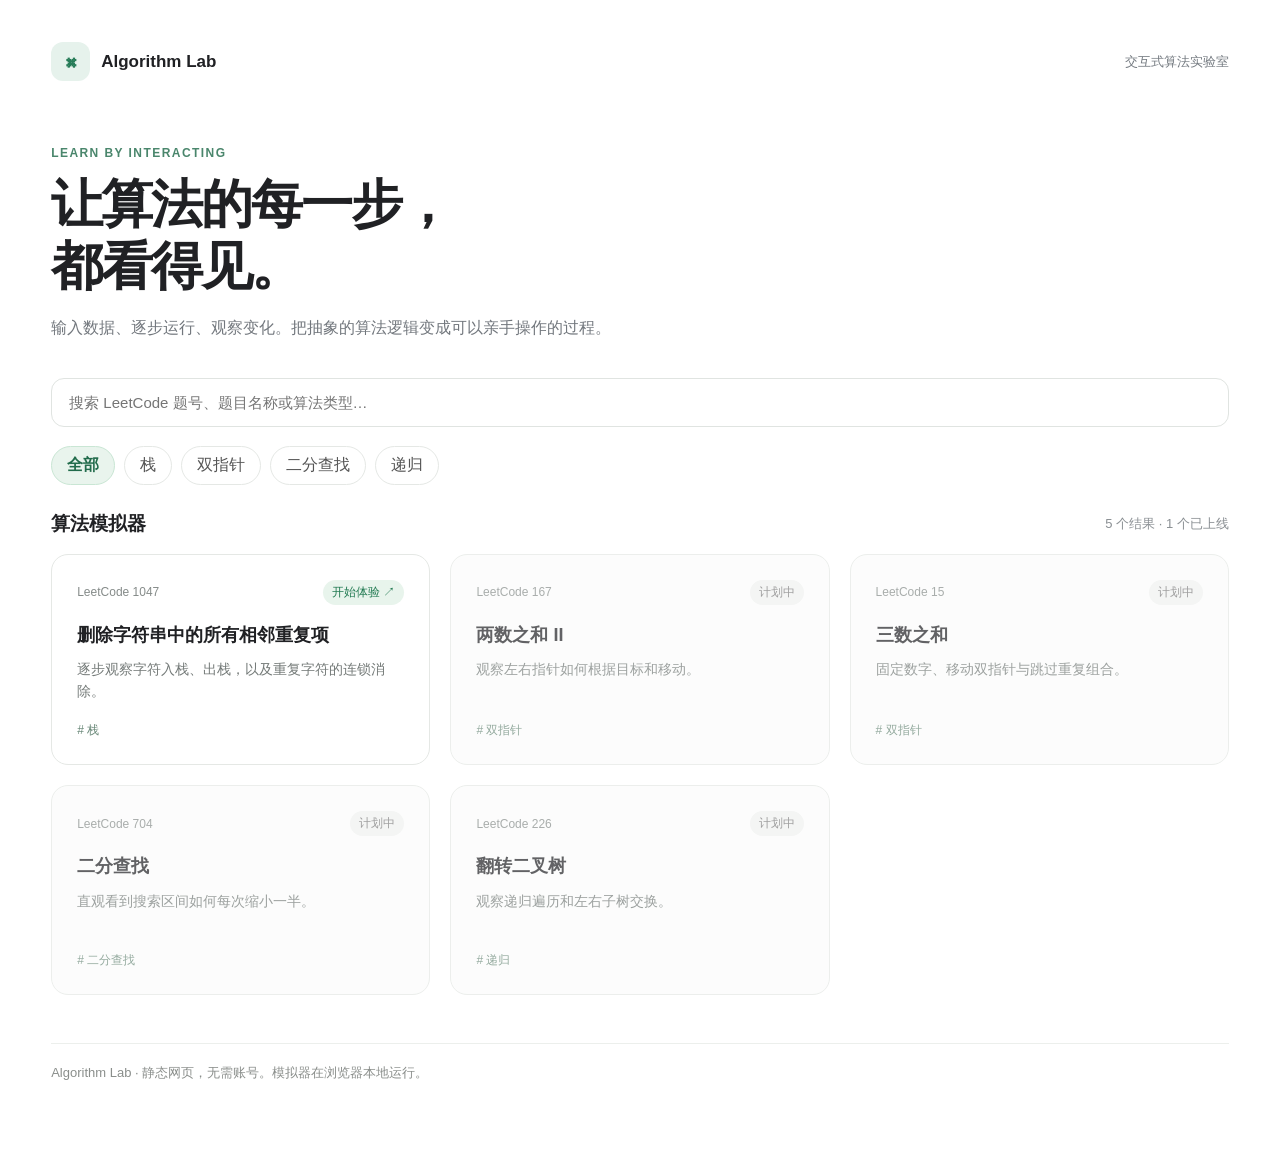
==== index.html @ 0f897f72 "Add files via upload" ====
<!doctype html>
<html lang="zh-CN"><head><meta charset="utf-8"><meta name="viewport" content="width=device-width,initial-scale=1"><meta name="color-scheme" content="light"><title>Algorithm Lab · 交互式算法实验室</title><style>
:root{font-family:system-ui,-apple-system,"Microsoft YaHei",sans-serif;color:#202124;background:#fff}*{box-sizing:border-box}body{margin:0}.wrap{max-width:1080px;margin:auto;padding:42px 22px 90px}header{display:flex;align-items:center;justify-content:space-between;gap:12px}.brand{display:flex;align-items:center;gap:11px;font-size:17px;font-weight:750}.logo{background:#e6f2ec;color:#277c58;border-radius:12px;width:39px;height:39px;display:grid;place-items:center;font-size:21px}.muted{color:#747a80}.eyebrow{font-size:12px;color:#4a866c;letter-spacing:.12em;font-weight:700;margin-top:65px}.hero h1{font-size:clamp(32px,5vw,52px);line-height:1.2;letter-spacing:-.04em;margin:13px 0 14px}.hero p{font-size:16px;color:#72777d;line-height:1.8;max-width:650px}.bar{display:flex;gap:12px;margin-top:35px}.search{width:100%;font:inherit;border:1px solid #e0e4e1;border-radius:13px;padding:15px 17px;outline:none;background:#fff}.search:focus{border-color:#76b59a;box-shadow:0 0 0 3px #e6f3ec}.filters{display:flex;flex-wrap:wrap;gap:9px;margin:19px 0 26px}.filter{border:1px solid #e5e8e5;background:#fff;border-radius:30px;padding:8px 15px;cursor:pointer;font:inherit;color:#555}.filter[aria-pressed=true]{background:#e9f4ed;border-color:#c9e6d4;color:#216b4b;font-weight:700}.topline{display:flex;justify-content:space-between;align-items:center;margin:25px 0 17px}.topline h2{font-size:19px;margin:0}.count{font-size:13px;color:#8a8f93}.grid{display:grid;grid-template-columns:repeat(3,minmax(0,1fr));gap:15px}.card{border:1px solid #e5e8e5;border-radius:17px;padding:22px;background:#fff;min-height:205px;display:flex;flex-direction:column;gap:10px;text-decoration:none;color:inherit;transition:border-color .2s,transform .2s,box-shadow .2s}.card.available:hover{transform:translateY(-3px);border-color:#8bc3a7;box-shadow:0 8px 26px #203d3010}.card.disabled{background:#fbfcfb;opacity:.7;cursor:default}.card-top{display:flex;justify-content:space-between;align-items:center}.number{font-size:12px;color:#858b89}.status{font-size:12px;color:#227a52;background:#e8f4ec;padding:4px 9px;border-radius:20px}.status.soon{color:#777;background:#f0f1f0}.card h3{font-size:17px;line-height:1.45;margin:7px 0 0}.card p{font-size:13px;color:#747a78;line-height:1.6;margin:0}.tag{font-size:12px;color:#688777;margin-top:auto;padding-top:10px}.empty{padding:60px 12px;text-align:center;color:#888;border:1px dashed #e3e6e3;border-radius:14px}.footer{margin-top:48px;border-top:1px solid #ecefec;padding-top:20px;color:#8a8e8b;font-size:13px}@media(max-width:820px){.grid{grid-template-columns:repeat(2,minmax(0,1fr))}}@media(max-width:560px){.wrap{padding:24px 16px 55px}.eyebrow{margin-top:43px}.grid{grid-template-columns:1fr}.card{min-height:170px}.hero p{font-size:14px}}
</style><link rel="stylesheet" href="./assets/theme.css"><style>
.wrap{max-width:1440px;padding-left:clamp(22px,4vw,68px);padding-right:clamp(22px,4vw,68px)}.hero p{max-width:760px}.grid{gap:20px}.card{min-height:210px;padding:25px}.card h3{font-size:18px}.card p{font-size:14px}.search{font-size:15px}@media(max-width:900px){.grid{grid-template-columns:repeat(2,minmax(0,1fr))}}@media(max-width:600px){.grid{grid-template-columns:1fr}.wrap{padding:24px 17px 56px}}
</style></head><body><main class="wrap"><header><div class="brand"><span class="logo">⌘</span><span>Algorithm Lab</span></div><span class="muted" style="font-size:13px">交互式算法实验室</span></header><section class="hero"><div class="eyebrow">LEARN BY INTERACTING</div><h1>让算法的每一步，<br>都看得见。</h1><p>输入数据、逐步运行、观察变化。把抽象的算法逻辑变成可以亲手操作的过程。</p></section><div class="bar"><input class="search" id="search" placeholder="搜索 LeetCode 题号、题目名称或算法类型…" aria-label="搜索模拟器"></div><nav class="filters" id="filters" aria-label="按算法分类"></nav><div class="topline"><h2>算法模拟器</h2><span class="count" id="count"></span></div><section class="grid" id="cards" aria-live="polite"></section><footer class="footer">Algorithm Lab · 静态网页，无需账号。模拟器在浏览器本地运行。</footer></main><script>
const catalog=[{id:'1047',title:'删除字符串中的所有相邻重复项',category:'栈',description:'逐步观察字符入栈、出栈，以及重复字符的连锁消除。',url:'./simulators/lc1047/index.html',ready:true},{id:'167',title:'两数之和 II',category:'双指针',description:'观察左右指针如何根据目标和移动。',ready:false},{id:'15',title:'三数之和',category:'双指针',description:'固定数字、移动双指针与跳过重复组合。',ready:false},{id:'704',title:'二分查找',category:'二分查找',description:'直观看到搜索区间如何每次缩小一半。',ready:false},{id:'226',title:'翻转二叉树',category:'递归',description:'观察递归遍历和左右子树交换。',ready:false}];
let active='全部';const $=id=>document.getElementById(id);const categories=['全部',...new Set(catalog.map(x=>x.category))];const filters=$('filters');categories.forEach(c=>{const b=document.createElement('button');b.className='filter';b.textContent=c;b.type='button';b.setAttribute('aria-pressed',String(c===active));b.onclick=()=>{active=c;filters.querySelectorAll('button').forEach(x=>x.setAttribute('aria-pressed',String(x.textContent===c)));render()};filters.append(b)});
function render(){const q=$('search').value.trim().toLowerCase();const items=catalog.filter(x=>(active==='全部'||x.category===active)&&[x.id,x.title,x.category,x.description].some(t=>t.toLowerCase().includes(q)));$('count').textContent=`${items.length} 个结果 · ${catalog.filter(x=>x.ready).length} 个已上线`;const cards=$('cards');cards.replaceChildren();if(!items.length){const d=document.createElement('div');d.className='empty';d.textContent='没有找到匹配的模拟器，试试其他关键词。';cards.append(d);return}items.forEach(x=>{const a=document.createElement(x.ready?'a':'article');a.className='card '+(x.ready?'available':'disabled');if(x.ready)a.href=x.url;const top=document.createElement('div');top.className='card-top';const num=document.createElement('span');num.className='number';num.textContent='LeetCode '+x.id;const status=document.createElement('span');status.className='status '+(x.ready?'':'soon');status.textContent=x.ready?'开始体验 ↗':'计划中';top.append(num,status);const title=document.createElement('h3');title.textContent=x.title;const desc=document.createElement('p');desc.textContent=x.description;const tag=document.createElement('span');tag.className='tag';tag.textContent='# '+x.category;a.append(top,title,desc,tag);cards.append(a)})} $('search').addEventListener('input',render);render();
</script></body></html>
---- assets/theme.css ----
/* Algorithm Lab · shared visual system v0.2 */
:root{--lab-ink:#202321;--lab-muted:#69736f;--lab-border:#e4e9e6;--lab-accent:#237a5b;--lab-soft:#e6f3ec;--lab-radius:18px;--lab-code:"Cascadia Code","JetBrains Mono","SFMono-Regular",Consolas,"Liberation Mono",monospace}
html{color-scheme:light}body{font-family:Inter,"Segoe UI","PingFang SC","Microsoft YaHei",sans-serif;letter-spacing:0;-webkit-font-smoothing:antialiased}
button,input{font-family:inherit}button:focus-visible,a:focus-visible,input:focus-visible{outline:3px solid #a4d6bc;outline-offset:2px}
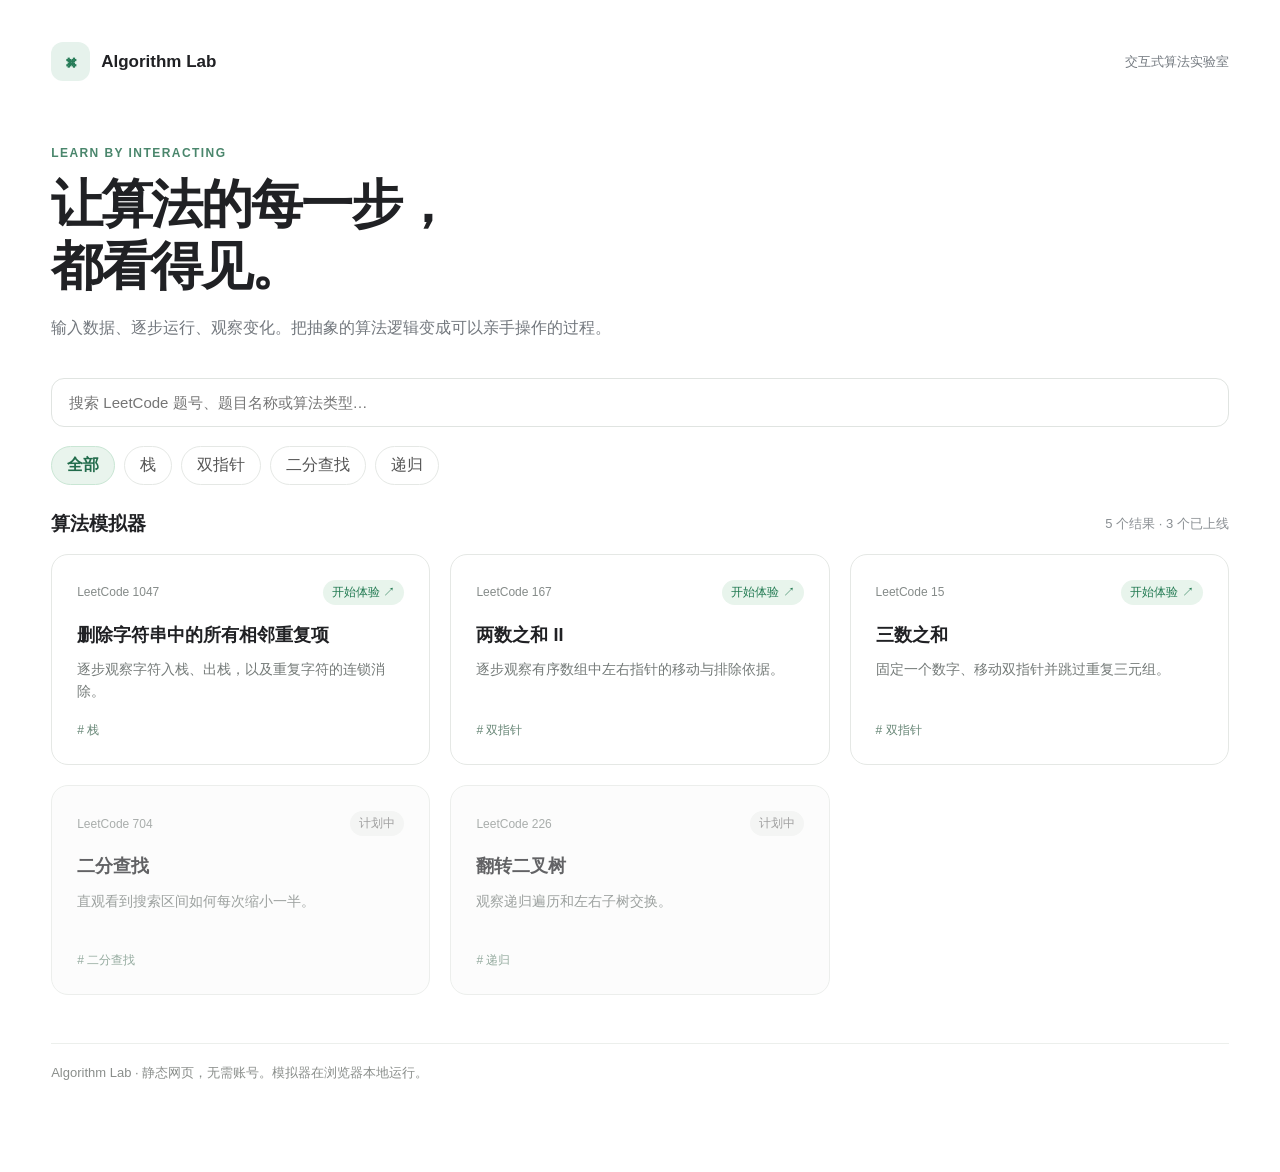
==== commit 98b64bf3: "Add files via upload" ====
--- a/index.html
+++ b/index.html
@@ -4,7 +4,7 @@
 </style><link rel="stylesheet" href="./assets/theme.css"><style>
 .wrap{max-width:1440px;padding-left:clamp(22px,4vw,68px);padding-right:clamp(22px,4vw,68px)}.hero p{max-width:760px}.grid{gap:20px}.card{min-height:210px;padding:25px}.card h3{font-size:18px}.card p{font-size:14px}.search{font-size:15px}@media(max-width:900px){.grid{grid-template-columns:repeat(2,minmax(0,1fr))}}@media(max-width:600px){.grid{grid-template-columns:1fr}.wrap{padding:24px 17px 56px}}
 </style></head><body><main class="wrap"><header><div class="brand"><span class="logo">⌘</span><span>Algorithm Lab</span></div><span class="muted" style="font-size:13px">交互式算法实验室</span></header><section class="hero"><div class="eyebrow">LEARN BY INTERACTING</div><h1>让算法的每一步，<br>都看得见。</h1><p>输入数据、逐步运行、观察变化。把抽象的算法逻辑变成可以亲手操作的过程。</p></section><div class="bar"><input class="search" id="search" placeholder="搜索 LeetCode 题号、题目名称或算法类型…" aria-label="搜索模拟器"></div><nav class="filters" id="filters" aria-label="按算法分类"></nav><div class="topline"><h2>算法模拟器</h2><span class="count" id="count"></span></div><section class="grid" id="cards" aria-live="polite"></section><footer class="footer">Algorithm Lab · 静态网页，无需账号。模拟器在浏览器本地运行。</footer></main><script>
-const catalog=[{id:'1047',title:'删除字符串中的所有相邻重复项',category:'栈',description:'逐步观察字符入栈、出栈，以及重复字符的连锁消除。',url:'./simulators/lc1047/index.html',ready:true},{id:'167',title:'两数之和 II',category:'双指针',description:'观察左右指针如何根据目标和移动。',ready:false},{id:'15',title:'三数之和',category:'双指针',description:'固定数字、移动双指针与跳过重复组合。',ready:false},{id:'704',title:'二分查找',category:'二分查找',description:'直观看到搜索区间如何每次缩小一半。',ready:false},{id:'226',title:'翻转二叉树',category:'递归',description:'观察递归遍历和左右子树交换。',ready:false}];
+const catalog=[{id:'1047',title:'删除字符串中的所有相邻重复项',category:'栈',description:'逐步观察字符入栈、出栈，以及重复字符的连锁消除。',url:'./simulators/lc1047/index.html',ready:true},{id:'167',title:'两数之和 II',category:'双指针',description:'逐步观察有序数组中左右指针的移动与排除依据。',url:'./simulators/lc167/index.html',ready:true},{id:'15',title:'三数之和',category:'双指针',description:'固定一个数字、移动双指针并跳过重复三元组。',url:'./simulators/lc15/index.html',ready:true},{id:'704',title:'二分查找',category:'二分查找',description:'直观看到搜索区间如何每次缩小一半。',ready:false},{id:'226',title:'翻转二叉树',category:'递归',description:'观察递归遍历和左右子树交换。',ready:false}];
 let active='全部';const $=id=>document.getElementById(id);const categories=['全部',...new Set(catalog.map(x=>x.category))];const filters=$('filters');categories.forEach(c=>{const b=document.createElement('button');b.className='filter';b.textContent=c;b.type='button';b.setAttribute('aria-pressed',String(c===active));b.onclick=()=>{active=c;filters.querySelectorAll('button').forEach(x=>x.setAttribute('aria-pressed',String(x.textContent===c)));render()};filters.append(b)});
 function render(){const q=$('search').value.trim().toLowerCase();const items=catalog.filter(x=>(active==='全部'||x.category===active)&&[x.id,x.title,x.category,x.description].some(t=>t.toLowerCase().includes(q)));$('count').textContent=`${items.length} 个结果 · ${catalog.filter(x=>x.ready).length} 个已上线`;const cards=$('cards');cards.replaceChildren();if(!items.length){const d=document.createElement('div');d.className='empty';d.textContent='没有找到匹配的模拟器，试试其他关键词。';cards.append(d);return}items.forEach(x=>{const a=document.createElement(x.ready?'a':'article');a.className='card '+(x.ready?'available':'disabled');if(x.ready)a.href=x.url;const top=document.createElement('div');top.className='card-top';const num=document.createElement('span');num.className='number';num.textContent='LeetCode '+x.id;const status=document.createElement('span');status.className='status '+(x.ready?'':'soon');status.textContent=x.ready?'开始体验 ↗':'计划中';top.append(num,status);const title=document.createElement('h3');title.textContent=x.title;const desc=document.createElement('p');desc.textContent=x.description;const tag=document.createElement('span');tag.className='tag';tag.textContent='# '+x.category;a.append(top,title,desc,tag);cards.append(a)})} $('search').addEventListener('input',render);render();
 </script></body></html>
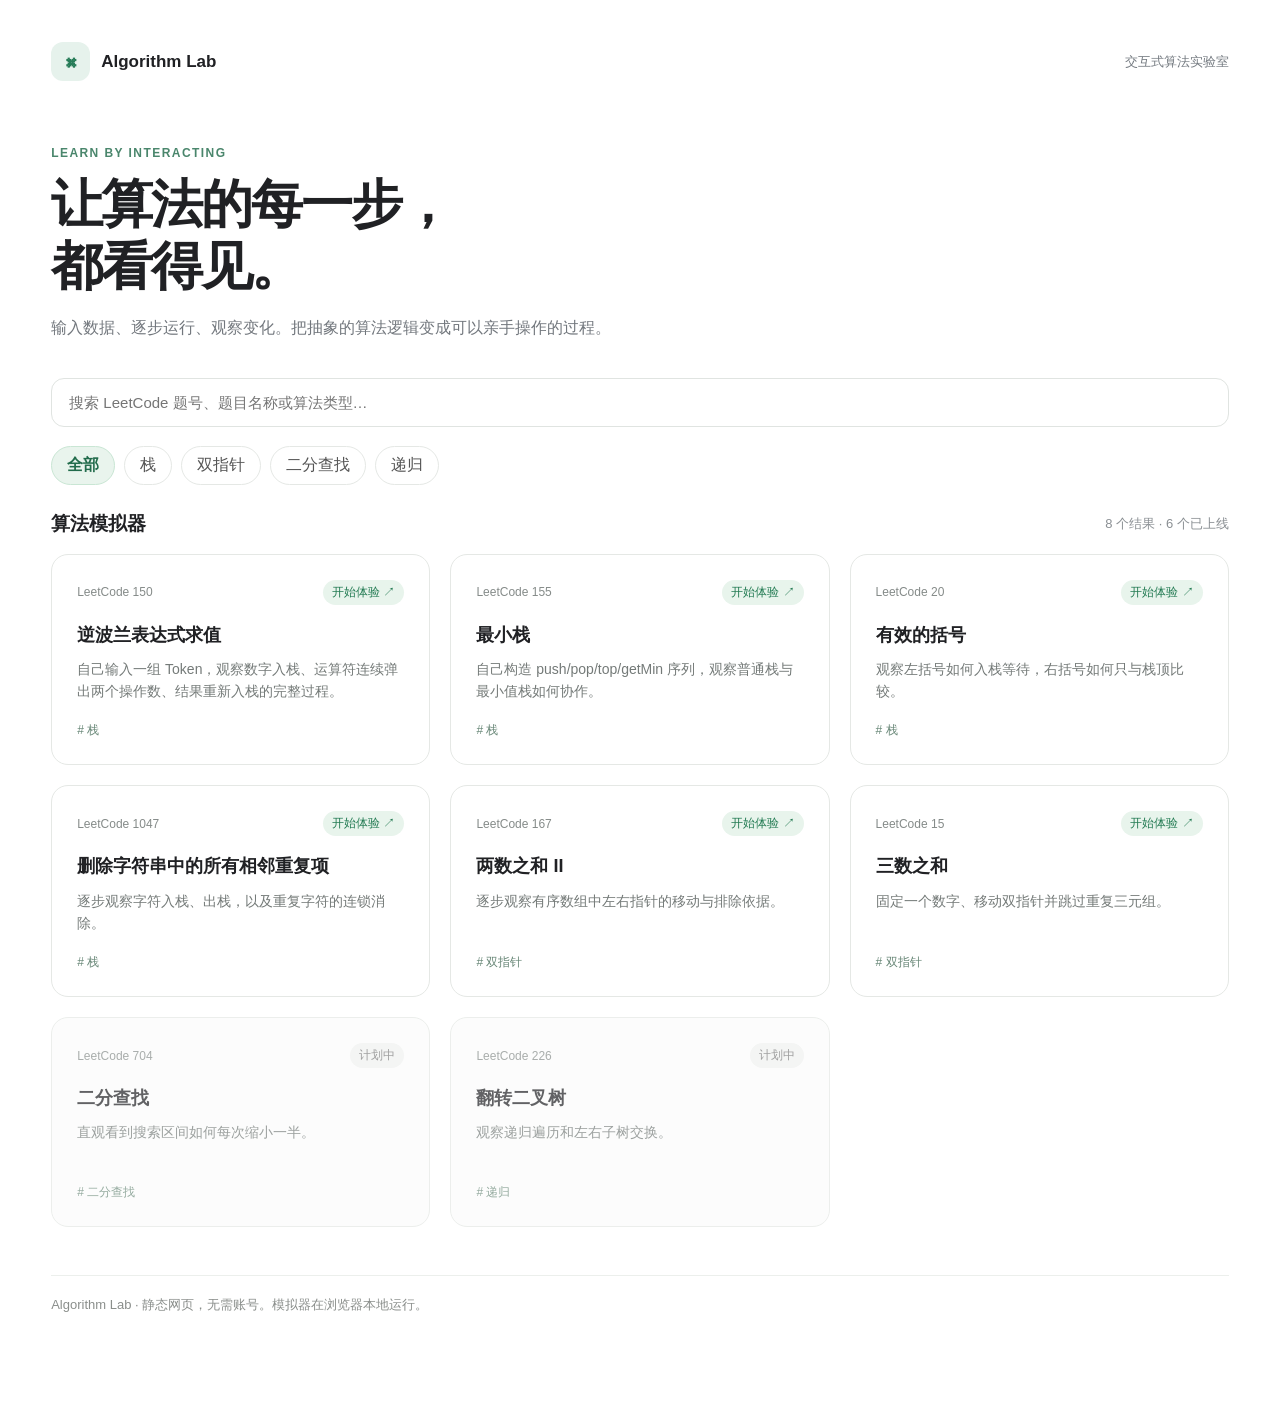
==== commit dd922392: "Release v0.4.5: add LC150, LC155 and improve algorithm visualizations" ====
--- a/index.html
+++ b/index.html
@@ -1,10 +1,10 @@
 <!doctype html>
 <html lang="zh-CN"><head><meta charset="utf-8"><meta name="viewport" content="width=device-width,initial-scale=1"><meta name="color-scheme" content="light"><title>Algorithm Lab · 交互式算法实验室</title><style>
 :root{font-family:system-ui,-apple-system,"Microsoft YaHei",sans-serif;color:#202124;background:#fff}*{box-sizing:border-box}body{margin:0}.wrap{max-width:1080px;margin:auto;padding:42px 22px 90px}header{display:flex;align-items:center;justify-content:space-between;gap:12px}.brand{display:flex;align-items:center;gap:11px;font-size:17px;font-weight:750}.logo{background:#e6f2ec;color:#277c58;border-radius:12px;width:39px;height:39px;display:grid;place-items:center;font-size:21px}.muted{color:#747a80}.eyebrow{font-size:12px;color:#4a866c;letter-spacing:.12em;font-weight:700;margin-top:65px}.hero h1{font-size:clamp(32px,5vw,52px);line-height:1.2;letter-spacing:-.04em;margin:13px 0 14px}.hero p{font-size:16px;color:#72777d;line-height:1.8;max-width:650px}.bar{display:flex;gap:12px;margin-top:35px}.search{width:100%;font:inherit;border:1px solid #e0e4e1;border-radius:13px;padding:15px 17px;outline:none;background:#fff}.search:focus{border-color:#76b59a;box-shadow:0 0 0 3px #e6f3ec}.filters{display:flex;flex-wrap:wrap;gap:9px;margin:19px 0 26px}.filter{border:1px solid #e5e8e5;background:#fff;border-radius:30px;padding:8px 15px;cursor:pointer;font:inherit;color:#555}.filter[aria-pressed=true]{background:#e9f4ed;border-color:#c9e6d4;color:#216b4b;font-weight:700}.topline{display:flex;justify-content:space-between;align-items:center;margin:25px 0 17px}.topline h2{font-size:19px;margin:0}.count{font-size:13px;color:#8a8f93}.grid{display:grid;grid-template-columns:repeat(3,minmax(0,1fr));gap:15px}.card{border:1px solid #e5e8e5;border-radius:17px;padding:22px;background:#fff;min-height:205px;display:flex;flex-direction:column;gap:10px;text-decoration:none;color:inherit;transition:border-color .2s,transform .2s,box-shadow .2s}.card.available:hover{transform:translateY(-3px);border-color:#8bc3a7;box-shadow:0 8px 26px #203d3010}.card.disabled{background:#fbfcfb;opacity:.7;cursor:default}.card-top{display:flex;justify-content:space-between;align-items:center}.number{font-size:12px;color:#858b89}.status{font-size:12px;color:#227a52;background:#e8f4ec;padding:4px 9px;border-radius:20px}.status.soon{color:#777;background:#f0f1f0}.card h3{font-size:17px;line-height:1.45;margin:7px 0 0}.card p{font-size:13px;color:#747a78;line-height:1.6;margin:0}.tag{font-size:12px;color:#688777;margin-top:auto;padding-top:10px}.empty{padding:60px 12px;text-align:center;color:#888;border:1px dashed #e3e6e3;border-radius:14px}.footer{margin-top:48px;border-top:1px solid #ecefec;padding-top:20px;color:#8a8e8b;font-size:13px}@media(max-width:820px){.grid{grid-template-columns:repeat(2,minmax(0,1fr))}}@media(max-width:560px){.wrap{padding:24px 16px 55px}.eyebrow{margin-top:43px}.grid{grid-template-columns:1fr}.card{min-height:170px}.hero p{font-size:14px}}
-</style><link rel="stylesheet" href="./assets/theme.css"><style>
+</style><link rel="stylesheet" href="./assets/theme.css?v=0.4.3"><style>
 .wrap{max-width:1440px;padding-left:clamp(22px,4vw,68px);padding-right:clamp(22px,4vw,68px)}.hero p{max-width:760px}.grid{gap:20px}.card{min-height:210px;padding:25px}.card h3{font-size:18px}.card p{font-size:14px}.search{font-size:15px}@media(max-width:900px){.grid{grid-template-columns:repeat(2,minmax(0,1fr))}}@media(max-width:600px){.grid{grid-template-columns:1fr}.wrap{padding:24px 17px 56px}}
 </style></head><body><main class="wrap"><header><div class="brand"><span class="logo">⌘</span><span>Algorithm Lab</span></div><span class="muted" style="font-size:13px">交互式算法实验室</span></header><section class="hero"><div class="eyebrow">LEARN BY INTERACTING</div><h1>让算法的每一步，<br>都看得见。</h1><p>输入数据、逐步运行、观察变化。把抽象的算法逻辑变成可以亲手操作的过程。</p></section><div class="bar"><input class="search" id="search" placeholder="搜索 LeetCode 题号、题目名称或算法类型…" aria-label="搜索模拟器"></div><nav class="filters" id="filters" aria-label="按算法分类"></nav><div class="topline"><h2>算法模拟器</h2><span class="count" id="count"></span></div><section class="grid" id="cards" aria-live="polite"></section><footer class="footer">Algorithm Lab · 静态网页，无需账号。模拟器在浏览器本地运行。</footer></main><script>
-const catalog=[{id:'1047',title:'删除字符串中的所有相邻重复项',category:'栈',description:'逐步观察字符入栈、出栈，以及重复字符的连锁消除。',url:'./simulators/lc1047/index.html',ready:true},{id:'167',title:'两数之和 II',category:'双指针',description:'逐步观察有序数组中左右指针的移动与排除依据。',url:'./simulators/lc167/index.html',ready:true},{id:'15',title:'三数之和',category:'双指针',description:'固定一个数字、移动双指针并跳过重复三元组。',url:'./simulators/lc15/index.html',ready:true},{id:'704',title:'二分查找',category:'二分查找',description:'直观看到搜索区间如何每次缩小一半。',ready:false},{id:'226',title:'翻转二叉树',category:'递归',description:'观察递归遍历和左右子树交换。',ready:false}];
+const catalog=[{id:'150',title:'逆波兰表达式求值',category:'栈',description:'自己输入一组 Token，观察数字入栈、运算符连续弹出两个操作数、结果重新入栈的完整过程。',url:'./simulators/lc150/index.html',ready:true},{id:'155',title:'最小栈',category:'栈',description:'自己构造 push/pop/top/getMin 序列，观察普通栈与最小值栈如何协作。',url:'./simulators/lc155/index.html',ready:true},{id:'20',title:'有效的括号',category:'栈',description:'观察左括号如何入栈等待，右括号如何只与栈顶比较。',url:'./simulators/lc20/index.html',ready:true},{id:'1047',title:'删除字符串中的所有相邻重复项',category:'栈',description:'逐步观察字符入栈、出栈，以及重复字符的连锁消除。',url:'./simulators/lc1047/index.html',ready:true},{id:'167',title:'两数之和 II',category:'双指针',description:'逐步观察有序数组中左右指针的移动与排除依据。',url:'./simulators/lc167/index.html',ready:true},{id:'15',title:'三数之和',category:'双指针',description:'固定一个数字、移动双指针并跳过重复三元组。',url:'./simulators/lc15/index.html',ready:true},{id:'704',title:'二分查找',category:'二分查找',description:'直观看到搜索区间如何每次缩小一半。',ready:false},{id:'226',title:'翻转二叉树',category:'递归',description:'观察递归遍历和左右子树交换。',ready:false}];
 let active='全部';const $=id=>document.getElementById(id);const categories=['全部',...new Set(catalog.map(x=>x.category))];const filters=$('filters');categories.forEach(c=>{const b=document.createElement('button');b.className='filter';b.textContent=c;b.type='button';b.setAttribute('aria-pressed',String(c===active));b.onclick=()=>{active=c;filters.querySelectorAll('button').forEach(x=>x.setAttribute('aria-pressed',String(x.textContent===c)));render()};filters.append(b)});
 function render(){const q=$('search').value.trim().toLowerCase();const items=catalog.filter(x=>(active==='全部'||x.category===active)&&[x.id,x.title,x.category,x.description].some(t=>t.toLowerCase().includes(q)));$('count').textContent=`${items.length} 个结果 · ${catalog.filter(x=>x.ready).length} 个已上线`;const cards=$('cards');cards.replaceChildren();if(!items.length){const d=document.createElement('div');d.className='empty';d.textContent='没有找到匹配的模拟器，试试其他关键词。';cards.append(d);return}items.forEach(x=>{const a=document.createElement(x.ready?'a':'article');a.className='card '+(x.ready?'available':'disabled');if(x.ready)a.href=x.url;const top=document.createElement('div');top.className='card-top';const num=document.createElement('span');num.className='number';num.textContent='LeetCode '+x.id;const status=document.createElement('span');status.className='status '+(x.ready?'':'soon');status.textContent=x.ready?'开始体验 ↗':'计划中';top.append(num,status);const title=document.createElement('h3');title.textContent=x.title;const desc=document.createElement('p');desc.textContent=x.description;const tag=document.createElement('span');tag.className='tag';tag.textContent='# '+x.category;a.append(top,title,desc,tag);cards.append(a)})} $('search').addEventListener('input',render);render();
 </script></body></html>
